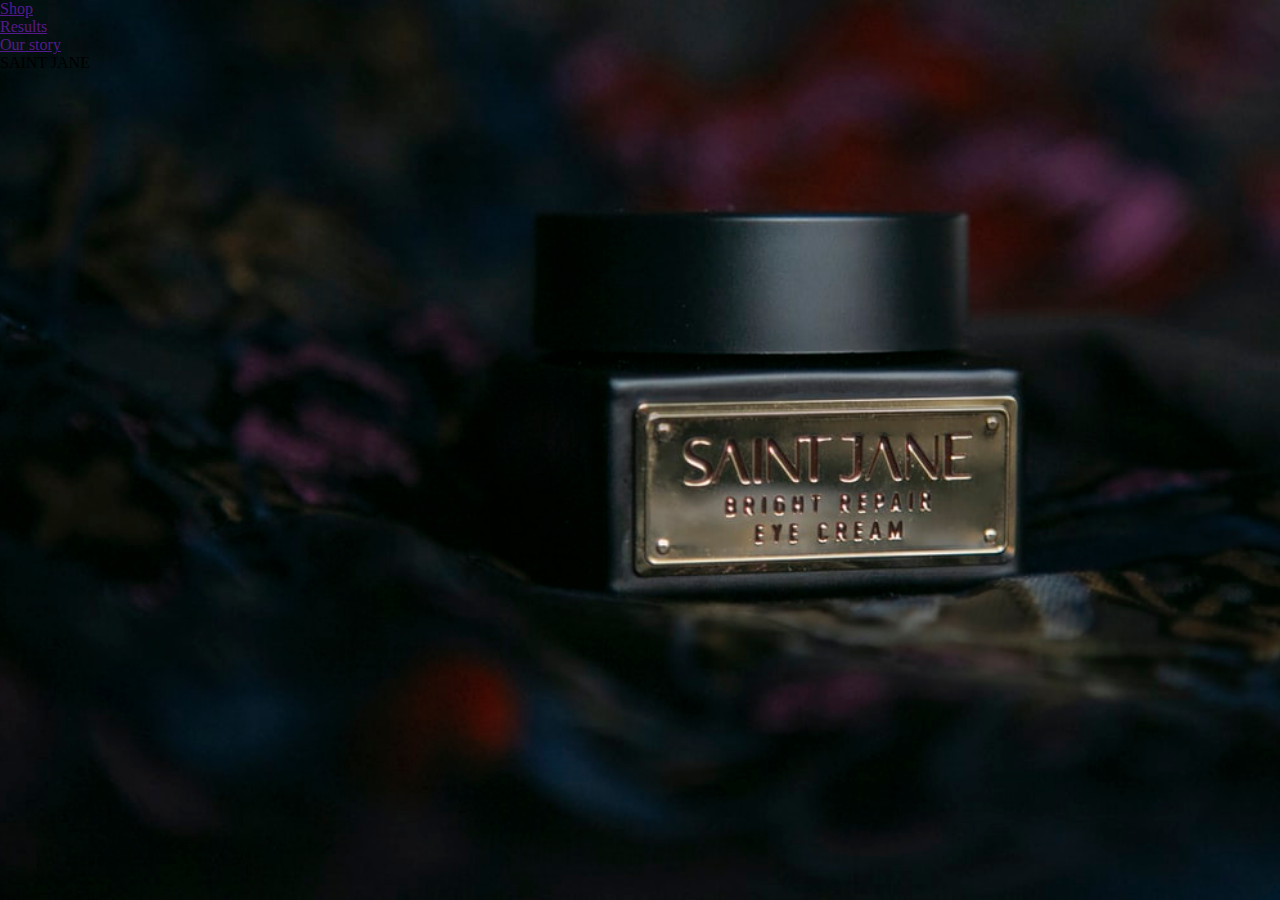
==== home.html @ 555ea395 "Home page" ====
<!DOCTYPE html>
<html lang="en">
<head>
    <meta charset="UTF-8">
    <meta http-equiv="X-UA-Compatible" content="IE=edge">
    <meta name="viewport" content="width=device-width, initial-scale=1.0">
    <title>Saint Jane</title>
    <link rel="stylesheet" href="style.css">
    <link rel="stylesheet" href="https://cdnjs.cloudflare.com/ajax/libs/font-awesome/5.15.2/css/all.min.css" integrity="sha512-HK5fgLBL+xu6dm/Ii3z4xhlSUyZgTT9tuc/hSrtw6uzJOvgRr2a9jyxxT1ely+B+xFAmJKVSTbpM/CuL7qxO8w==" crossorigin="anonymous" />


</head>
<body class="homepg">
    <!-- Adding header to the home page -->
    <header>
        <ul class="navbar">
            <li class="navitem"><a href="" class="navlink">Shop</a></li>
            <li class="navitem"><a href="" class="navlink">Results</a></li>
            <li class="navitem"><a href="" class="navlink"> Our story</a></li>
        </ul>
        <div class="logo"> SAINT JANE </div>
        <div class="smaccs">
            <i class="fab fa-facebook-f"></i>
            <i class="fab fa-instagram"></i>
            <i class="fas fa-shopping-cart"></i>
            <i class="fas fa-search"></i>
        </div>

    </header>
    

    
</body>
</html>
---- style.css ----
*{
    margin:0;
    padding:0;
}
body{
    background-image: url(./image/body3.jpg);
    background-repeat: no-repeat;
    background-attachment: fixed;
    background-position: center;
    background-size: cover;
    height:100vh;
    width:100vw;
    margin:0;
}
.list{
    
    margin-left:150px;
}
 .item{
     margin-top:25%;
    
    display: inline-block;
}
 .item .link{

     color: white;
     margin: 25px;
     padding: 15px;
     border: 4px solid white;
     border-radius: 10px;
     text-decoration: none;
     text-transform: uppercase;
    font-family: Arial, Helvetica, sans-serif;
    font-size:1.25rem;
    font-weight:700;
   


}
.item .link:hover{
    background-color:white;
    
    color:#212529;
    transition: 0.5s;
}
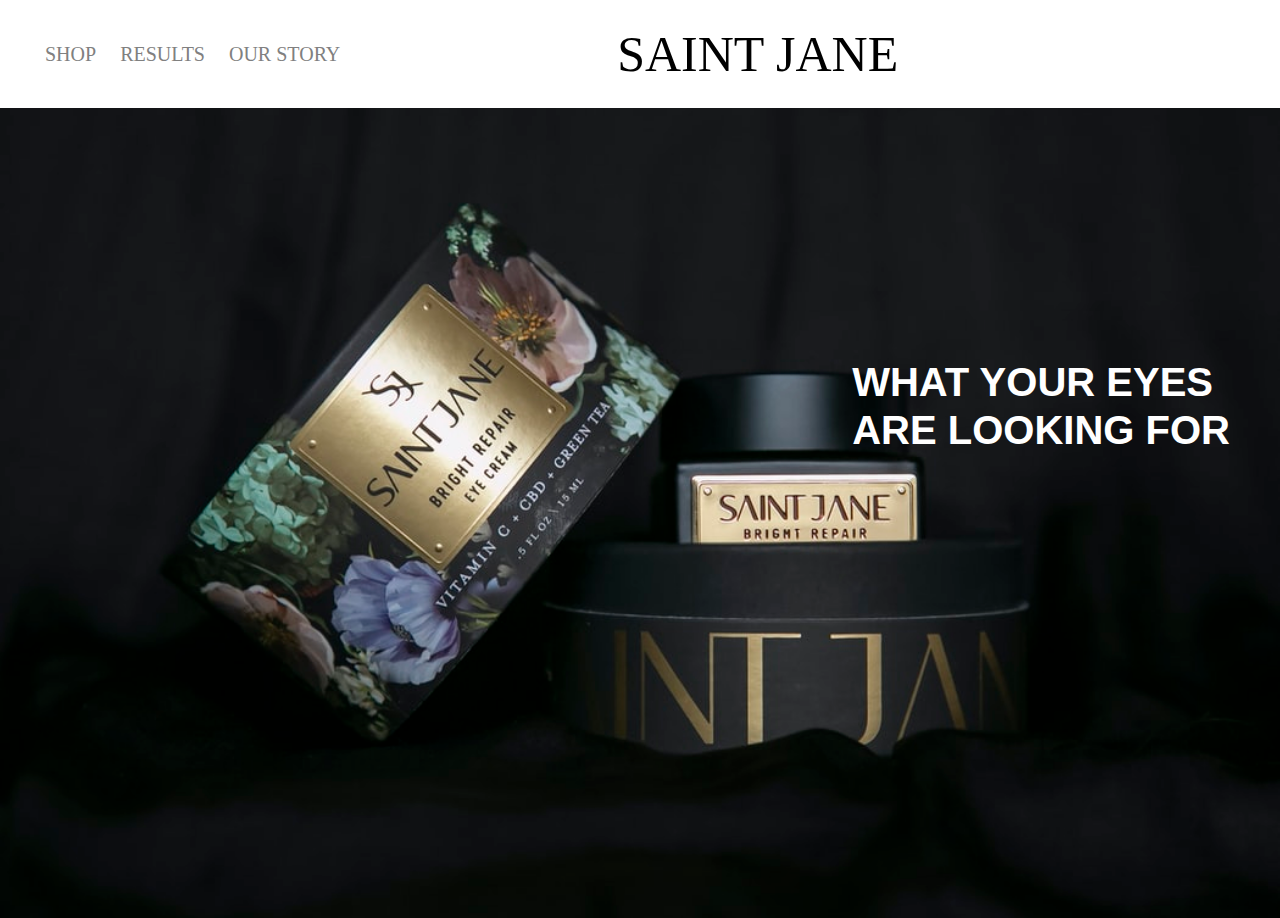
==== commit e7c2a8b8: "picture for sec1" ====
--- a/home.html
+++ b/home.html
@@ -27,7 +27,9 @@
         </div>
 
     </header>
-    
+    <div class="sec1">
+        <h1> WHAT YOUR EYES <br> ARE LOOKING FOR</h1>
+    </div>
 
     
 </body>
--- a/style.css
+++ b/style.css
@@ -2,8 +2,8 @@
     margin:0;
     padding:0;
 }
-body{
-    background-image: url(./image/body3.jpg);
+.bodymwp{
+    background-image: url(./image/container.jpg);
     background-repeat: no-repeat;
     background-attachment: fixed;
     background-position: center;
@@ -14,7 +14,7 @@
 }
 .list{
     
-    margin-left:150px;
+    margin-left:50px;
 }
  .item{
      margin-top:25%;
@@ -24,7 +24,7 @@
  .item .link{
 
      color: white;
-     margin: 25px;
+     margin: 20px;
      padding: 15px;
      border: 4px solid white;
      border-radius: 10px;
@@ -43,3 +43,64 @@
     color:#212529;
     transition: 0.5s;
 }
+.homepg{
+    background-color: white;
+
+}
+header{
+    height:12vh;
+    display: flex;
+    justify-content: space-between;
+    align-items: center;
+    
+}
+.navbar{
+    margin-left:35px;
+}
+.navbar .navitem{
+    display:inline-block
+
+}
+.navbar .navitem .navlink{
+    text-decoration: none;
+    text-transform: uppercase;
+    margin:10px;
+    font-size: 20px;
+    color:gray;
+}
+.logo{
+    text-transform: uppercase;
+    font-family: Cambria, Cochin, Georgia, Times, 'Times New Roman', serif;
+    font-size:50px;
+  
+    
+
+}
+.smaccs{
+    margin-right: 35px;
+}
+i{
+    margin: 10px;
+    
+}
+.sec1{
+    background-image: url(./home/body.jpg);
+    background-position:center;
+   
+    background-size: cover;
+    /* background-repeat: no-repeat; */
+    height:90vh;
+    width:100vw;
+   
+    
+}
+h1{
+    float:right;
+    color:white;
+    margin-top:250px;
+    margin-right:50px;
+    font-family:'Lucida Sans', 'Lucida Sans Regular', 'Lucida Grande', 'Lucida Sans Unicode', Geneva, Verdana, sans-serif;
+    font-size:40px;
+    text-align: justify;
+    line-height: 3rem;
+}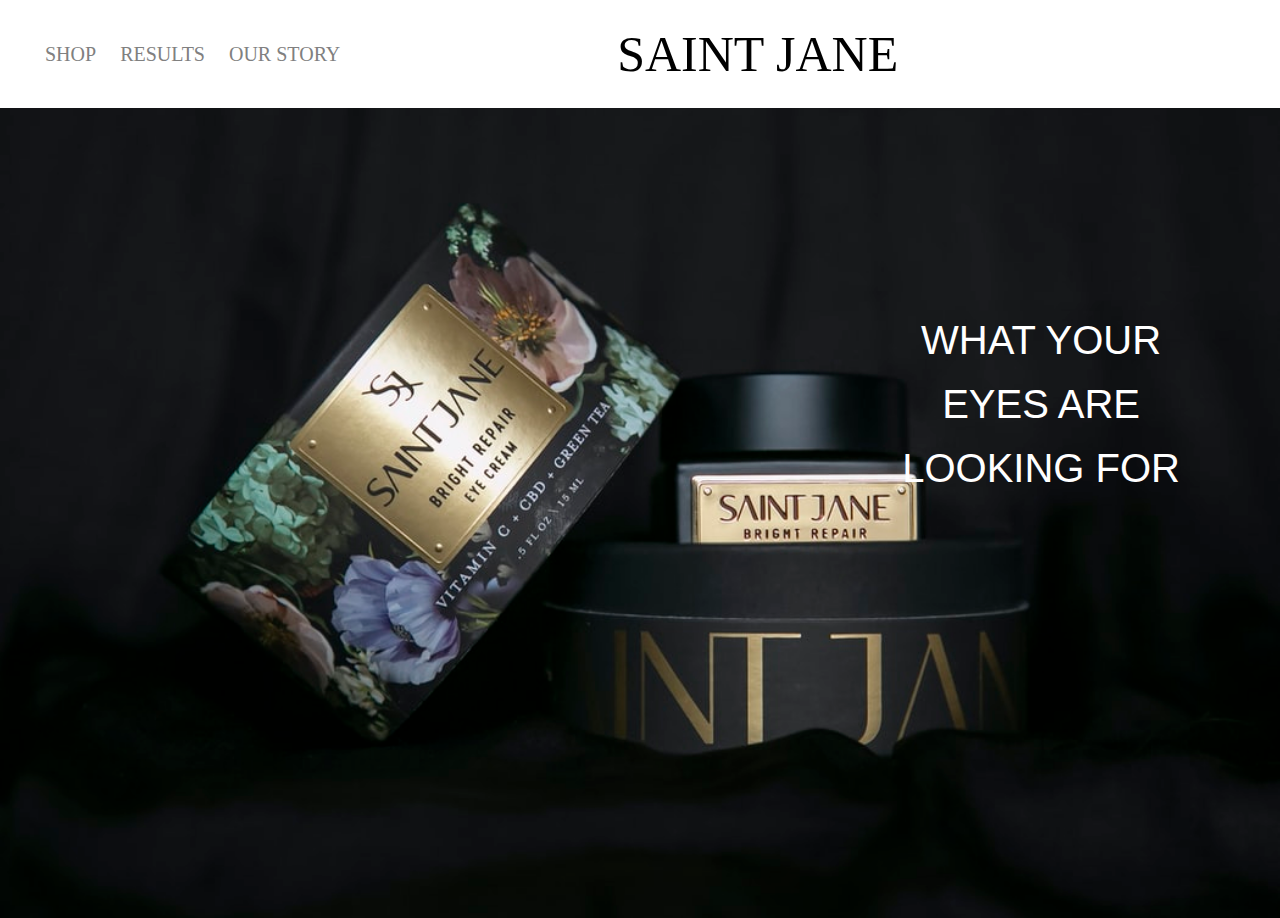
==== commit 66285fc6: "Modified html for heading" ====
--- a/home.html
+++ b/home.html
@@ -28,7 +28,7 @@
 
     </header>
     <div class="sec1">
-        <h1> WHAT YOUR EYES <br> ARE LOOKING FOR</h1>
+        <h1> WHAT YOUR <br> EYES  ARE <br>LOOKING FOR</h1>
     </div>
 
     
--- a/style.css
+++ b/style.css
@@ -97,10 +97,14 @@
 h1{
     float:right;
     color:white;
-    margin-top:250px;
-    margin-right:50px;
-    font-family:'Lucida Sans', 'Lucida Sans Regular', 'Lucida Grande', 'Lucida Sans Unicode', Geneva, Verdana, sans-serif;
+    margin-top:200px;
+    margin-right:100px;
+    /* font-family:'Lucida Sans', 'Lucida Sans Regular', 'Lucida Grande', 'Lucida Sans Unicode', Geneva, Verdana, sans-serif; */
+    font-family:'Segoe UI', Tahoma, Geneva, Verdana, sans-serif;
+    font-weight: 400;
+
+    
     font-size:40px;
-    text-align: justify;
-    line-height: 3rem;
+    text-align: center;
+    line-height: 4rem;
 }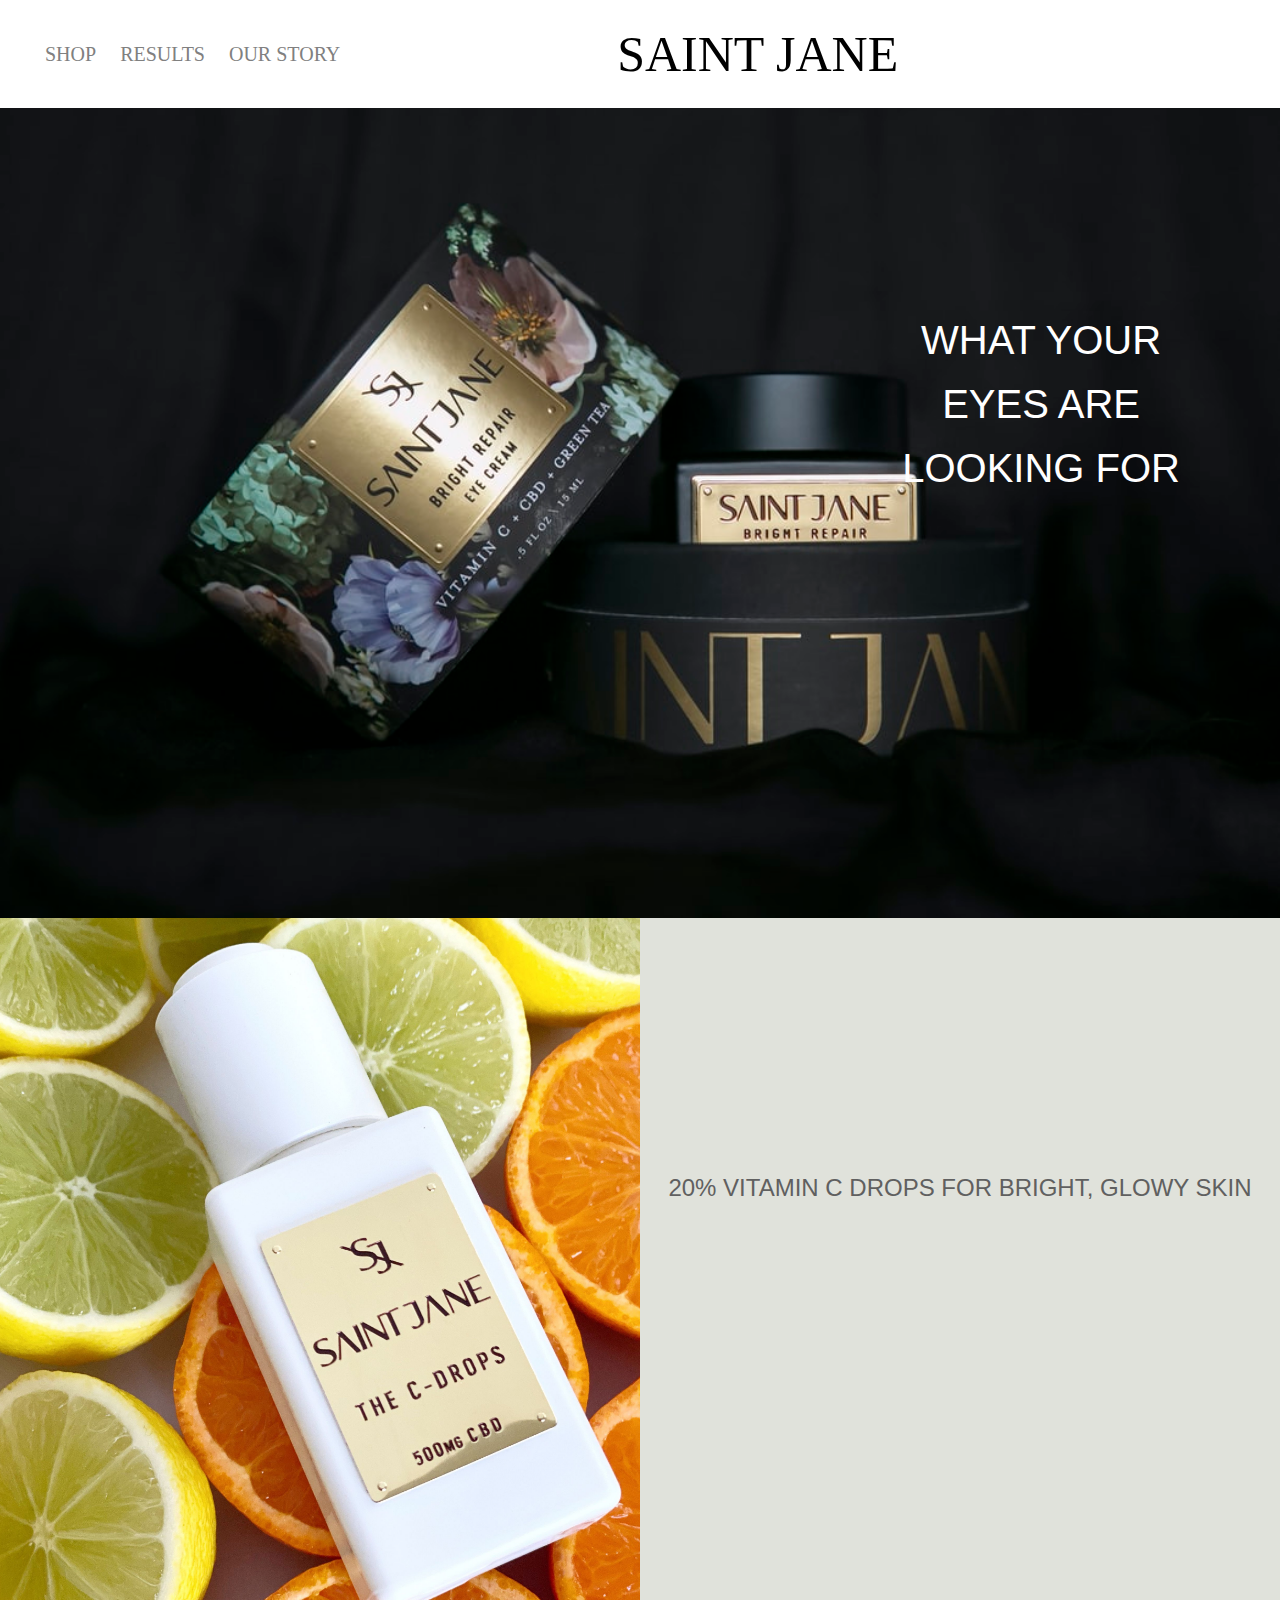
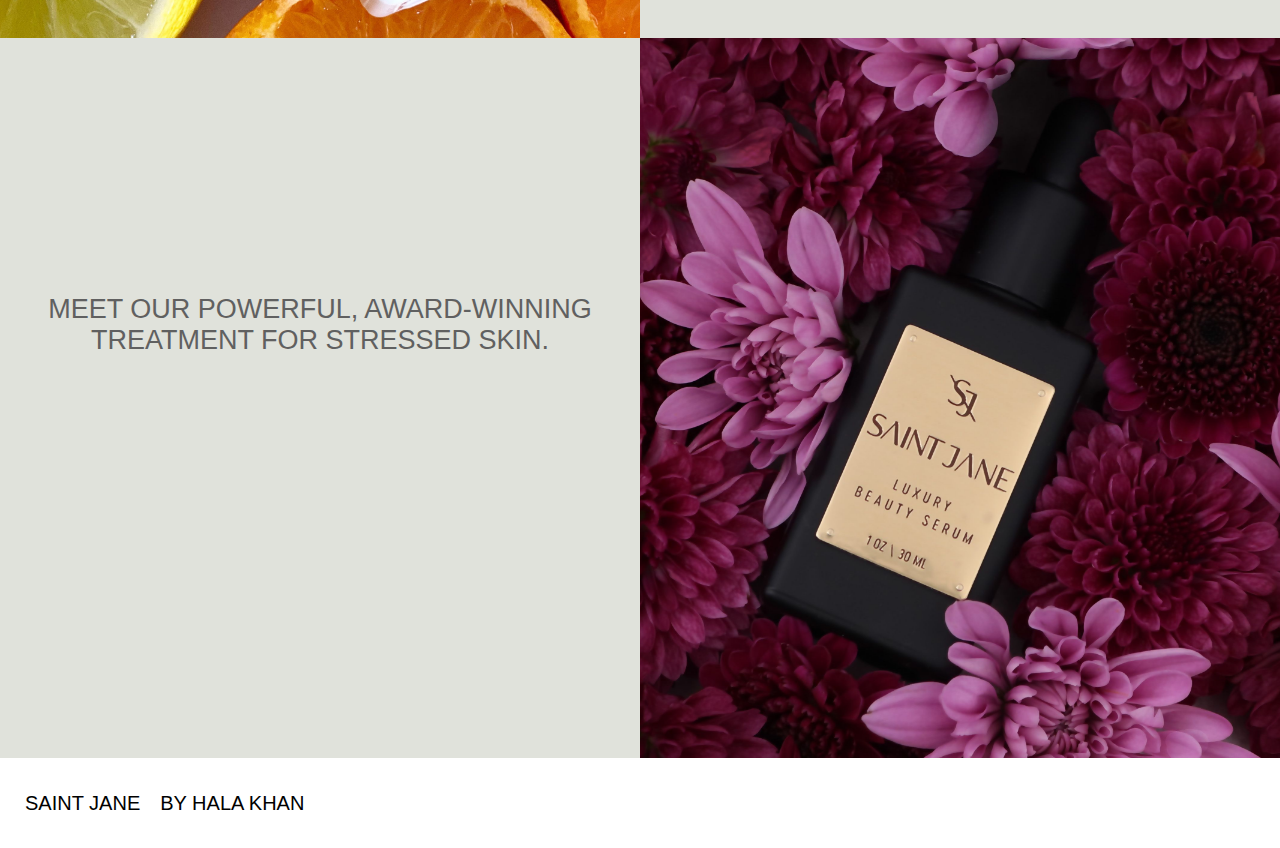
==== commit a9b40116: "complete html coding or home page" ====
--- a/home.html
+++ b/home.html
@@ -30,6 +30,25 @@
     <div class="sec1">
         <h1> WHAT YOUR <br> EYES  ARE <br>LOOKING FOR</h1>
     </div>
+    <div class="sec2">
+        <div class="img1"></div>
+        <div class="cont1">
+           <h2>20% Vitamin C Drops For Bright, Glowy Skin</h2>
+        </div>
+    </div>
+    <div class="sec3">
+        <div class="cont2">
+            <h3>Meet our powerful, award-winning treatment for stressed skin.</h3>
+           
+        </div>
+        <div class="img2"></div>
+    </div>
+    <div class="pgend">
+        <div class="wn">  SAINT JANE  </div>
+        <div class="cr"><i class="far fa-copyright"></i></div>
+        <div class="hk">BY HALA KHAN</div>
+    </div>
+    
 
     
 </body>
--- a/style.css
+++ b/style.css
@@ -107,4 +107,85 @@
     font-size:40px;
     text-align: center;
     line-height: 4rem;
-}+}
+.sec2{
+    display: flex;
+    height: 80vh;
+    width: 100vw;
+    background-color:#e0e2db;
+}
+.sec2 .img1{
+    height:80vh;
+    width:50vw;
+    background-image: url(./home/the\ c\ drops.jpg);
+    background-size: cover;
+    background-position: center;
+    background-repeat: no-repeat;
+    
+}
+.sec2 .cont1{
+    height:80vh;
+    width:50vw;
+    
+}
+.sec2 .cont1 h2{
+    font-family: 'Segoe UI', Tahoma, Geneva, Verdana, sans-serif;
+    
+    text-transform: uppercase;
+    color:#606060;
+    font-weight: 400;
+    text-align: center;
+    margin-top:40%;
+}
+.sec3{
+    display: flex;
+    height: 80vh;
+    width: 100vw;
+    background-color:#e0e2db;
+}
+.sec3 .cont2{
+    height:80vh;
+    width:50vw;
+
+}
+.sec3 .cont2 h3{
+    font-family: 'Segoe UI', Tahoma, Geneva, Verdana, sans-serif;
+    
+    text-transform: uppercase;
+    color:#606060;
+    font-weight: 400;
+    text-align: center;
+    margin-top:40%;
+    font-size:27px;
+}
+.sec3 .img2{
+    background-image: url(./home/Luxury\ Beauty\ Serum.jpg);
+    height:80vh;
+    width:50vw;
+    background-size: cover;
+    background-position: center;
+    background-repeat: no-repeat;
+}
+.pgend{
+    display: flex;
+    justify-content: start;
+    align-items: center;
+    height:10vh;
+    
+}
+.wn{
+    color:#000000;
+    font-family: 'Segoe UI', Tahoma, Geneva, Verdana, sans-serif;
+    font-size: 20px;
+    text-transform: uppercase;
+    margin-left:25px;
+}
+.hk{
+    color:#000000;
+    font-family: 'Segoe UI', Tahoma, Geneva, Verdana, sans-serif;
+    font-size: 20px;
+    
+
+
+}
+
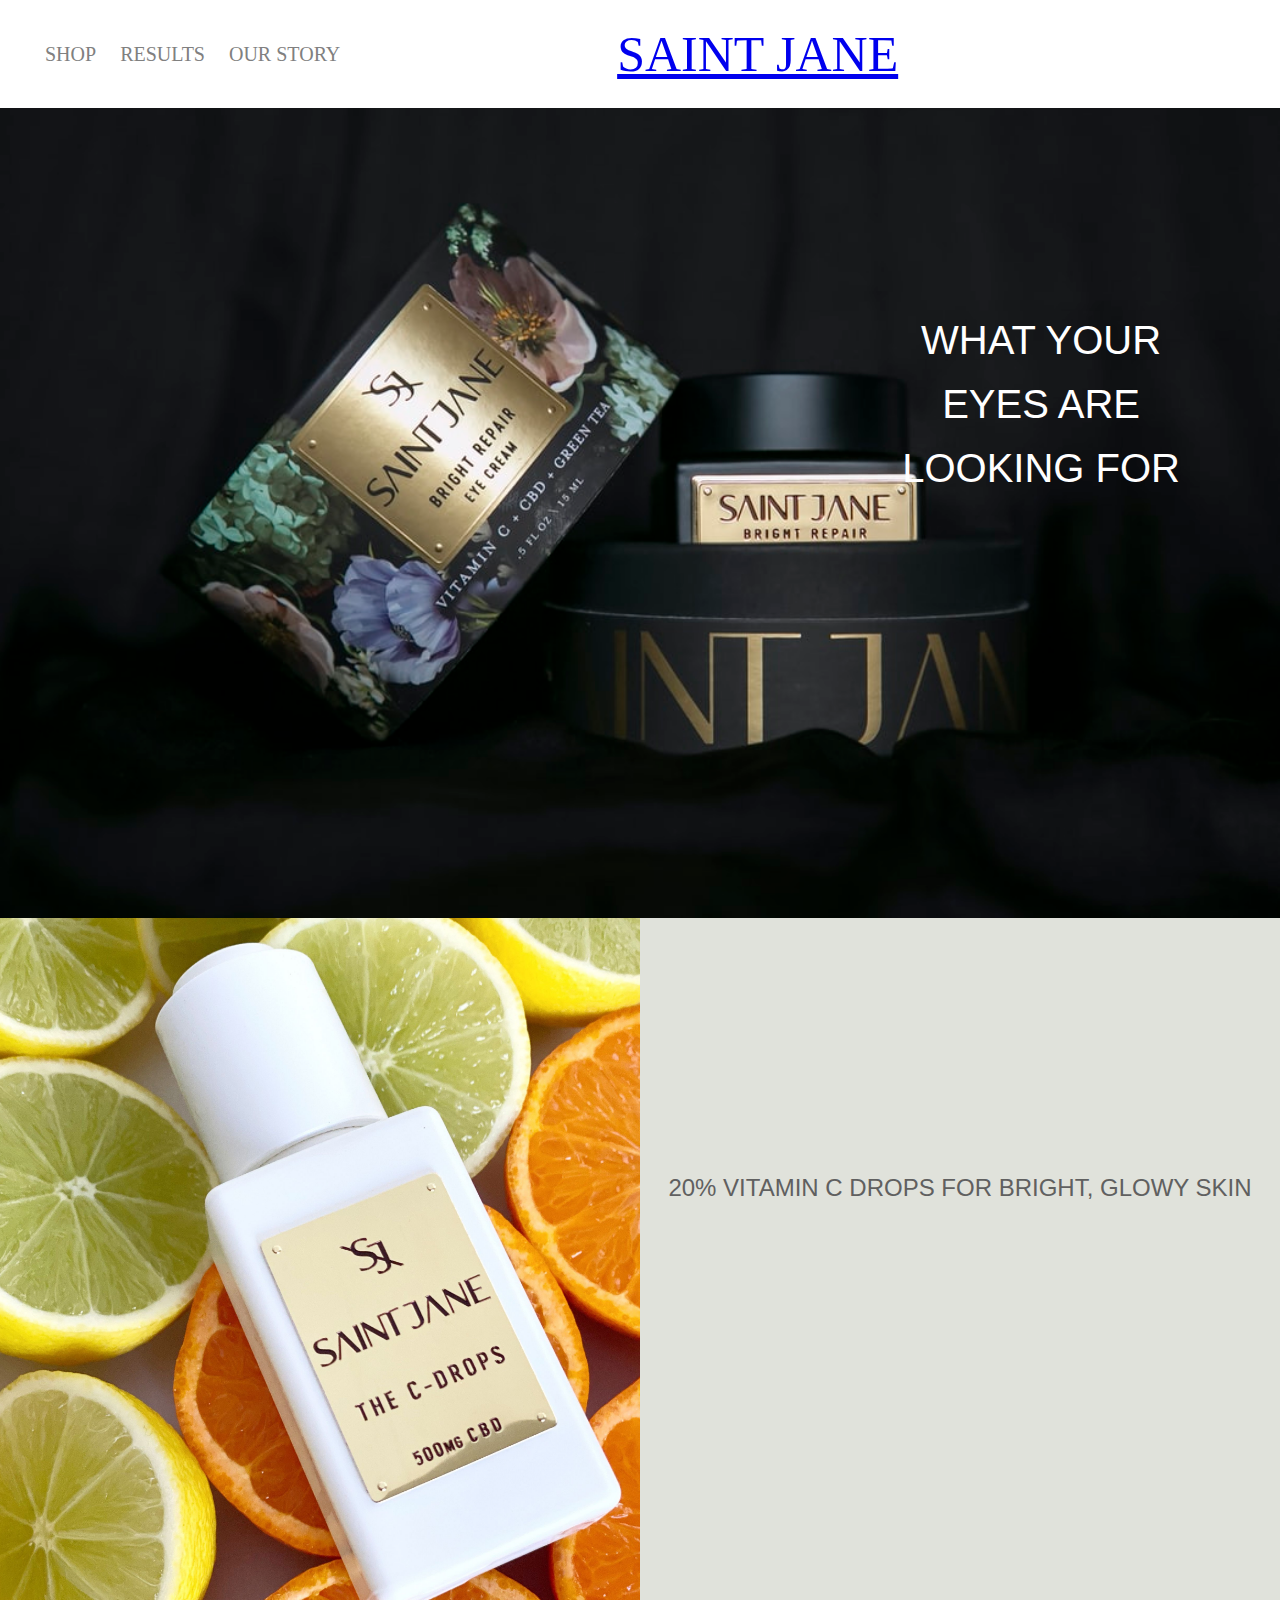
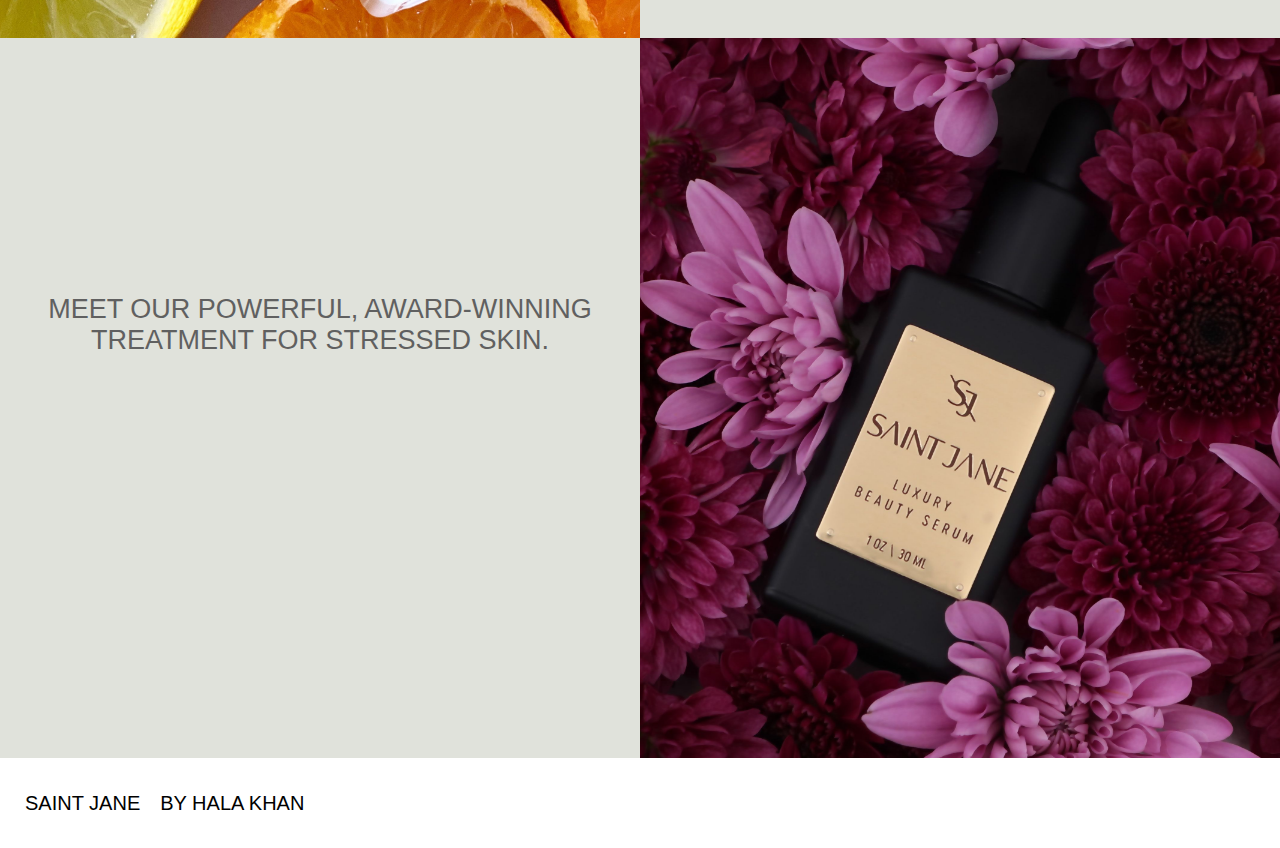
==== commit 48eb748d: "Added a class for the link in logo" ====
--- a/home.html
+++ b/home.html
@@ -18,7 +18,7 @@
             <li class="navitem"><a href="" class="navlink">Results</a></li>
             <li class="navitem"><a href="" class="navlink"> Our story</a></li>
         </ul>
-        <div class="logo"> SAINT JANE </div>
+        <div class="logo"> <a  href="website.html" class="logolink"> SAINT JANE </a> </div>
         <div class="smaccs">
             <i class="fab fa-facebook-f"></i>
             <i class="fab fa-instagram"></i>
--- a/style.css
+++ b/style.css
@@ -184,7 +184,15 @@
     color:#000000;
     font-family: 'Segoe UI', Tahoma, Geneva, Verdana, sans-serif;
     font-size: 20px;
-    
+
+
+
+}
+/* HOME PAGE END */
+/* background-color:#e0e2db; */
+/* color:#606060; */
+.ppg{
+    background-color: white;
 
 
 }
